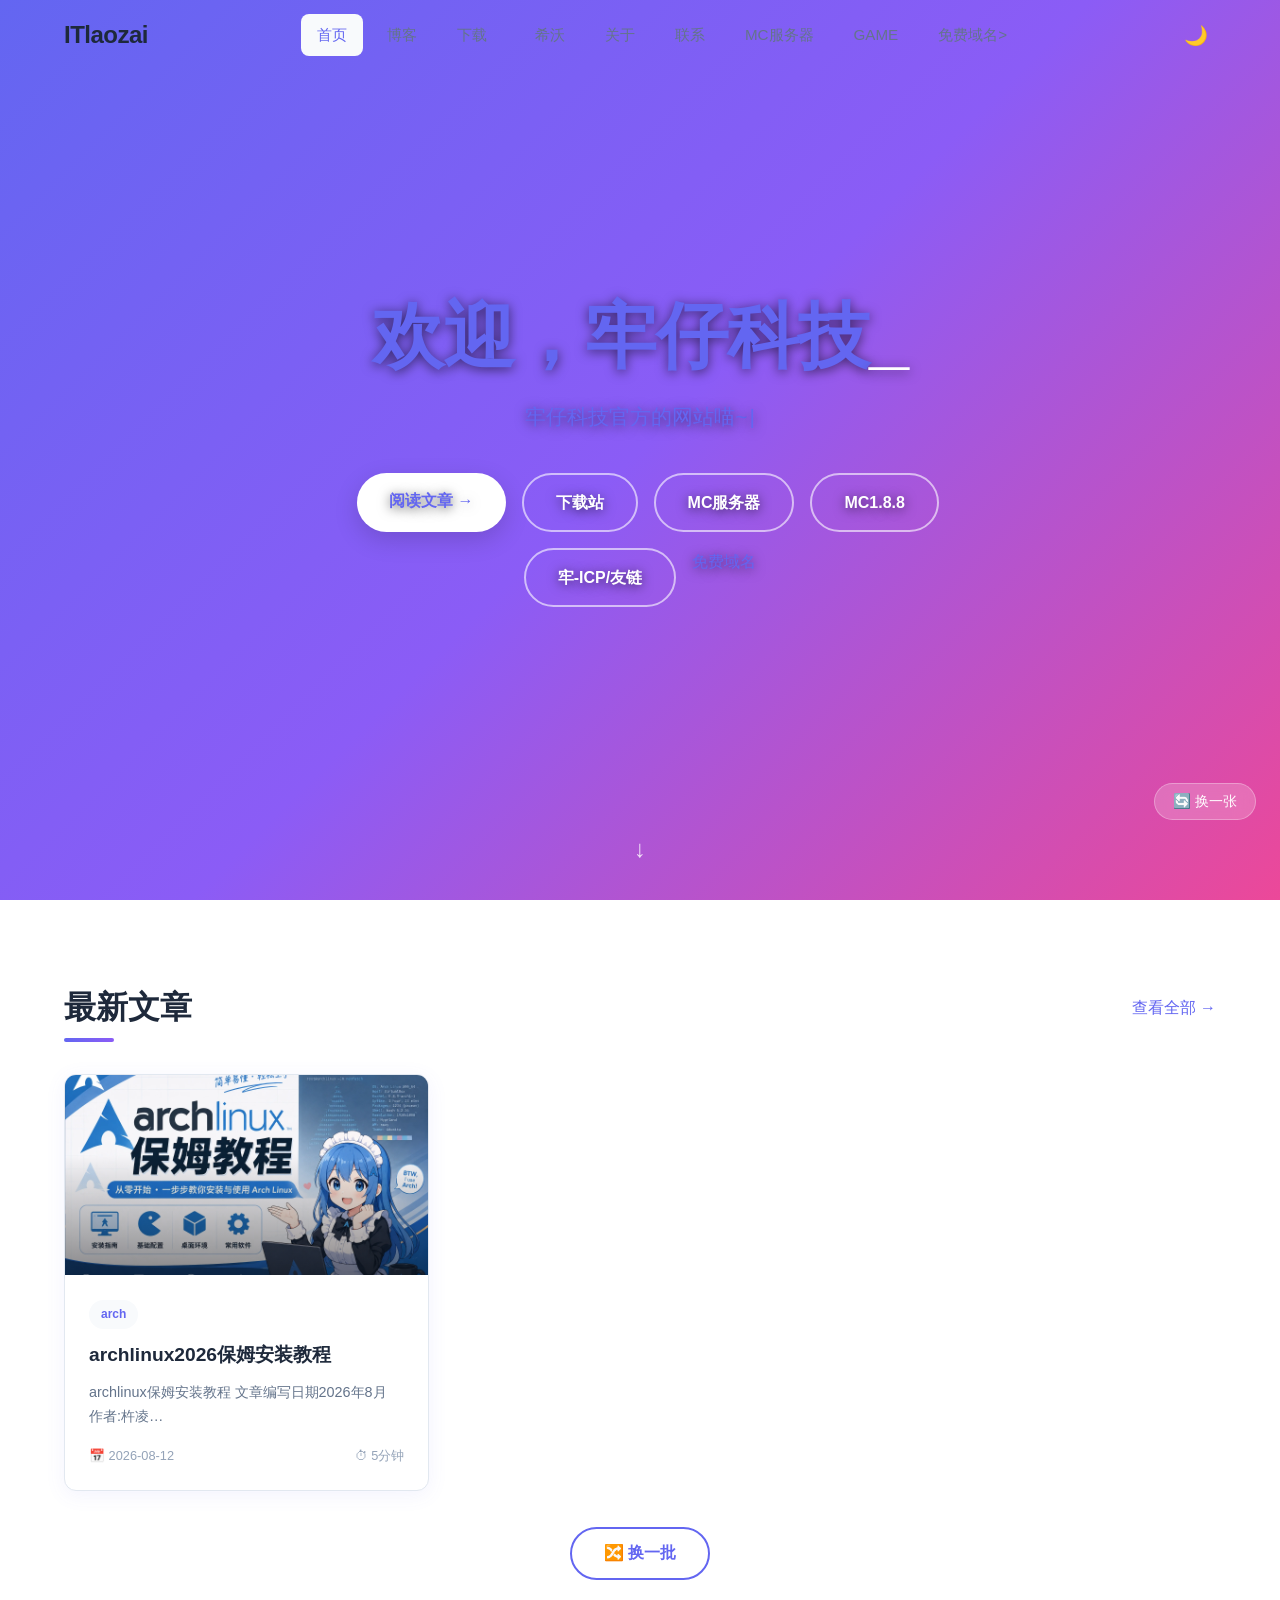
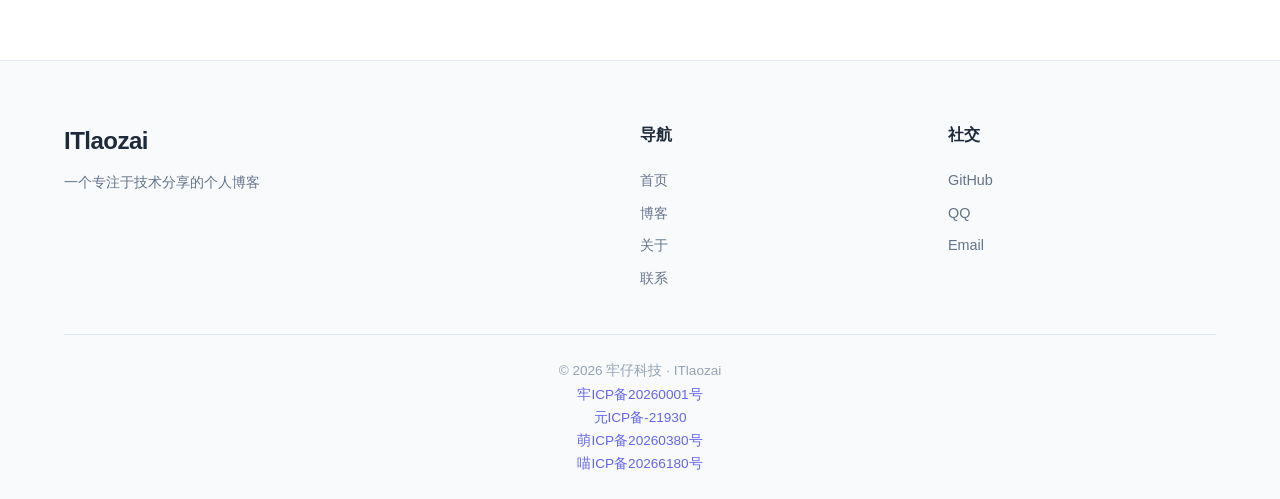
==== index.html @ 6d97af7a "Update index.html" ====
<!DOCTYPE html>
<html lang="zh-CN">
<head>
<meta charset="UTF-8">
<meta name="viewport" content="width=device-width, initial-scale=1.0">
<title>牢仔科技 - 牢仔科技的小站~</title>
<meta name="description" content="技术分享与实践 分享网络技术、服务器部署、内网穿透、静态网站搭建、CDN优化、容器化部署等技术教程与实践经验的个人技术博客，专注于云原生、无服务器架构和前后端开发">
<link rel="icon" href="assets/icon/icon.png" type="image/png">
<link rel="stylesheet" href="assets/css/style.css">
<link rel="alternate" type="application/rss+xml" title="ITLaozai RSS" href="#" id="rss-link">
<!-- Clarity tracking code for https://itlaozai.top/ -->
<script>
    (function(c,l,a,r,i,t,y){
        c[a]=c[a]||function(){(c[a].q=c[a].q||[]).push(arguments)};
        t=l.createElement(r);t.async=1;t.src="https://www.clarity.ms/tag/"+i+"?ref=bwt";
        y=l.getElementsByTagName(r)[0];y.parentNode.insertBefore(t,y);
    })(window, document, "clarity", "script", "yz5wf6wat7");
</script>
</head>
<body>

  </head>
<body>
<nav class="navbar" id="navbar">
  <div class="nav-container">
    <a href="index.html" class="logo">ITlaozai<span></span></a>
    <ul class="nav-menu" id="navMenu">
      <li><a href="index.html" class="active">首页</a></li>
      <li><a href="blog.html">博客</a></li>
      <li><a href="download.html">下载</a><li>
      <li><a href="seewo.html">希沃</a></li>
      <li><a href="about.html">关于</a></li>
      <li><a href="contact.html">联系</a></li>
      <li><a href="mc.html">MC服务器</a></li>
      <li><a href="game.html">GAME</a></li>
      <li><a href="https://dnslz.itlaozai.top">免费域名</a</li>>
    </ul>
    <div class="nav-actions">
      <button id="themeToggle" class="icon-btn" title="切换主题">
        <span class="theme-icon">🌙</span>
      </button>      
      <button class="hamburger" id="hamburger">☰</button>
    </div>
  </div>
</nav>

<section class="hero" id="hero">
  <div class="hero-bg" id="heroBg"></div>
  <button class="bg-switch-btn" id="bgSwitch" title="换一张背景图">🔄 换一张</button>
  <div class="hero-content">
    <h1 class="hero-title">欢迎，牢仔科技<span class="cursor">_</span></h1>
    <p class="hero-subtitle" id="heroSubtitle"><span class="typed-text"></span><span class="type-cursor">|</span></p>
    <div class="hero-actions">
      <a href="blog.html" class="btn btn-primary">阅读文章 →</a>
      <a href="download.html" class="btn btn-outline">下载站</a>
      <a href="mc.html" class="btn btn-outline">MC服务器</a>
      <a href="webmc.html" class="btn btn-outline">MC1.8.8</a>
      <a href="https://icp.itlaozai.top" class="btn btn-outline">牢-ICP/友链</a>
      <a href="https://dnslz.itlaozai.top">免费域名</a>
    </div>
  </div>
  <div class="scroll-hint">↓</div>
</section>

<section class="section">
  <div class="container">
    <div class="section-header">
      <h2>最新文章</h2>
      <a href="blog.html" class="view-all">查看全部 →</a>
    </div>
    <div class="posts-grid" id="latestPosts"></div>
    <div class="load-more-wrap">
      <button class="btn btn-outline" id="shufflePostsBtn">🔀 换一批</button>
    </div>
  </div>
</section>
  
<footer class="footer">
  <div class="container">
    <div class="footer-grid">
      <div>
        <h3 class="logo">ITlaozai<span></span></h3>
        <p>一个专注于技术分享的个人博客</p>
      </div>
      <div>
        <h4>导航</h4>
        <a href="index.html">首页</a><a href="blog.html">博客</a>
        <a href="about.html">关于</a><a href="contact.html">联系</a>
      </div>
      <div>
        <h4>社交</h4>
        <a href="https://github.com/jingluohuan" target="_blank" rel="noopener">GitHub</a><a href="contact.html">QQ</a><a href="mailto:q18869858990@qq.com">Email</a>
      </div>
    </div>
    <div class="footer-bottom">
      <p>© 2026 牢仔科技 · ITlaozai</p>
      <p><a href="https://icp.itlaozai.top" target="_blank">牢ICP备20260001号</a></p>
      <p><a href="https://icp.6uu.us/query.php?icp_number=%E5%85%83-21930" target="_blank" rel="noopener noreferrer">元ICP备-21930</a></p>
      <p><a href="https://icp.gov.moe/?keyword=20260380" target="_blank">萌ICP备20260380号</a></p>
      <p><a href="https://icp.hentioe.dev/sites/20266180" target="_blank">喵ICP备20266180号</a></p>
    </div>
  </div>
</footer>

<script src="assets/js/main.js"></script>
<script>
  document.addEventListener('DOMContentLoaded', () => { initHome(); });
</script>
</body>
</html>
---- assets/css/style.css ----
/* ===== Reset & Variables ===== */
*,*::before,*::after{box-sizing:border-box;margin:0;padding:0}
:root{
  --bg:#ffffff;--bg-alt:#f8fafc;--bg-card:#ffffff;
  --text:#1e293b;--text-light:#64748b;--text-muted:#94a3b8;
  --primary:#6366f1;--primary-dark:#4f46e5;--primary-light:#818cf8;
  --accent:#8b5cf6;
  --border:#e2e8f0;--shadow:0 4px 20px rgba(99,102,241,0.08);
  --shadow-lg:0 10px 40px rgba(99,102,241,0.12);
  --radius:12px;--radius-sm:8px;
  --nav-height:70px;
  --code-bg:#f1f5f9;
  --transition:all 0.3s cubic-bezier(.4,0,.2,1);
}
[data-theme="dark"]{
  --bg:#0f172a;--bg-alt:#1e293b;--bg-card:#1e293b;
  --text:#f1f5f9;--text-light:#cbd5e1;--text-muted:#94a3b8;
  --primary:#818cf8;--primary-dark:#6366f1;--primary-light:#a5b4fc;
  --accent:#a78bfa;
  --border:#334155;--shadow:0 4px 20px rgba(0,0,0,0.3);
  --shadow-lg:0 10px 40px rgba(0,0,0,0.4);
  --code-bg:#0f172a;
}
html{scroll-behavior:smooth}
body{
  font-family:-apple-system,BlinkMacSystemFont,"Segoe UI","PingFang SC","Hiragino Sans GB","Microsoft YaHei",sans-serif;
  background:var(--bg);color:var(--text);line-height:1.7;overflow-x:hidden;
  transition:background .3s,color .3s;
}
a{color:var(--primary);text-decoration:none;transition:var(--transition)}
a:hover{color:var(--primary-dark)}
img{max-width:100%;display:block}
.container{max-width:1200px;margin:0 auto;padding:0 24px}

/* ===== Navbar ===== */
.navbar{
  position:fixed;top:0;left:0;right:0;height:var(--nav-height);z-index:1000;
  transition:var(--transition);
}
.navbar-solid{background:var(--bg-card);box-shadow:var(--shadow)}
.navbar.scrolled{background:var(--bg-card);box-shadow:var(--shadow);backdrop-filter:blur(12px)}
.nav-container{max-width:1200px;margin:0 auto;padding:0 24px;height:100%;display:flex;align-items:center;justify-content:space-between}
.logo{font-size:1.5rem;font-weight:800;color:var(--text);letter-spacing:-.5px}
.logo span{color:var(--primary)}
.nav-menu{display:flex;gap:8px;list-style:none}
.nav-menu a{
  display:block;padding:8px 16px;border-radius:var(--radius-sm);
  color:var(--text-light);font-weight:500;font-size:.95rem;transition:var(--transition);
}
.nav-menu a:hover,.nav-menu a.active{color:var(--primary);background:var(--bg-alt)}
.nav-actions{display:flex;align-items:center;gap:8px}
.icon-btn{
  width:40px;height:40px;border:none;border-radius:50%;background:transparent;
  font-size:1.2rem;cursor:pointer;display:flex;align-items:center;justify-content:center;
  transition:var(--transition);
}
.icon-btn:hover{background:var(--bg-alt);transform:scale(1.1)}
.hamburger{display:none;background:none;border:none;font-size:1.5rem;cursor:pointer;color:var(--text)}

/* ===== Hero ===== */
.hero{
  position:relative;min-height:100vh;display:flex;align-items:center;justify-content:center;
  overflow:hidden;color:#fff;
}
.hero-bg{position:absolute;inset:0;background-size:cover;background-position:center;transition:opacity 1s ease}
.hero-content{position:relative;z-index:2;text-align:center;padding:0 24px;max-width:800px;text-shadow:0 2px 12px rgba(0,0,0,.6)}
.hero-title{font-size:clamp(2.5rem,6vw,4.5rem);font-weight:800;margin-bottom:20px;letter-spacing:-1px;line-height:1.2}
.cursor{color:#fff;animation:blink 1s infinite}
@keyframes blink{0%,50%{opacity:1}51%,100%{opacity:0}}
.hero-subtitle{font-size:clamp(1rem,2vw,1.3rem);margin-bottom:36px;font-weight:400;min-height:1.8em}
.typed-text{display:inline}
.type-cursor{display:inline-block;margin-left:2px;font-weight:300;animation:typeBlink .8s infinite}
@keyframes typeBlink{0%,50%{opacity:1}51%,100%{opacity:0}}
.hero-actions{display:flex;gap:16px;justify-content:center;flex-wrap:wrap}
.btn{
  display:inline-block;padding:14px 32px;border-radius:50px;font-weight:600;font-size:1rem;
  cursor:pointer;border:none;transition:var(--transition);text-align:center;
}
.btn-primary{background:#fff;color:var(--primary);box-shadow:0 8px 24px rgba(0,0,0,.15)}
.btn-primary:hover{transform:translateY(-2px);box-shadow:0 12px 32px rgba(0,0,0,.2);background:#fff;color:var(--primary-dark)}
.btn-outline{background:transparent;color:var(--primary);border:2px solid var(--primary)}
.btn-outline:hover{background:var(--primary);border-color:var(--primary);color:#fff}
.hero .btn-outline{background:transparent;color:#fff;border:2px solid rgba(255,255,255,.6)}
.hero .btn-outline:hover{background:rgba(255,255,255,.15);border-color:#fff;color:#fff}
.btn-full{width:100%}
.bg-switch-btn{
  position:absolute;bottom:80px;right:24px;z-index:3;
  background:rgba(255,255,255,.2);backdrop-filter:blur(10px);
  border:1px solid rgba(255,255,255,.3);color:#fff;
  padding:8px 18px;border-radius:50px;cursor:pointer;font-size:.9rem;
  transition:var(--transition);
}
.bg-switch-btn:hover{background:rgba(255,255,255,.3);transform:scale(1.05)}
.scroll-hint{
  position:absolute;bottom:30px;left:50%;transform:translateX(-50%);z-index:2;
  font-size:1.5rem;animation:bounce 2s infinite;opacity:.8;
}
@keyframes bounce{0%,20%,50%,80%,100%{transform:translateX(-50%) translateY(0)}40%{transform:translateX(-50%) translateY(-10px)}60%{transform:translateX(-50%) translateY(-5px)}}

/* ===== Section ===== */
.section{padding:80px 0}
.section-alt{background:var(--bg-alt)}
.section-header{display:flex;justify-content:space-between;align-items:center;margin-bottom:40px}
.section-header h2{font-size:2rem;font-weight:700;position:relative}
.section-header h2::after{
  content:'';position:absolute;bottom:-8px;left:0;width:50px;height:4px;
  background:linear-gradient(90deg,var(--primary),var(--accent));border-radius:2px;
}
.view-all{font-weight:500;color:var(--primary)}

/* ===== Posts Grid ===== */
.posts-grid{display:grid;grid-template-columns:repeat(auto-fill,minmax(320px,1fr));gap:28px}
.post-card{
  background:var(--bg-card);border-radius:var(--radius);overflow:hidden;
  box-shadow:var(--shadow);transition:var(--transition);cursor:pointer;
  border:1px solid var(--border);
}
.post-card:hover{transform:translateY(-6px);box-shadow:var(--shadow-lg)}
.post-card-image{
  height:200px;background-size:cover;background-position:center;position:relative;overflow:hidden;
}
.post-card-image::after{
  content:'';position:absolute;inset:0;
  background:linear-gradient(180deg,transparent 40%,rgba(0,0,0,.45) 100%);
}
.post-card-body{padding:24px}
.post-cat-tag{
  display:inline-block;padding:4px 12px;border-radius:50px;font-size:.75rem;font-weight:600;
  background:var(--bg-alt);color:var(--primary);margin-bottom:12px;
}
.post-card h3{font-size:1.2rem;margin-bottom:10px;line-height:1.5;color:var(--text)}
.post-card p{color:var(--text-light);font-size:.9rem;margin-bottom:16px;display:-webkit-box;-webkit-line-clamp:2;-webkit-box-orient:vertical;overflow:hidden}
.post-meta{display:flex;justify-content:space-between;align-items:center;font-size:.8rem;color:var(--text-muted)}
.load-more-wrap{text-align:center;margin-top:36px}
.load-more-wrap .btn{transition:all .3s ease}
.load-more-wrap .btn:hover{transform:translateY(-2px)}
#latestPosts{transition:opacity .3s ease, transform .3s ease}
.post-tags{display:flex;gap:6px;flex-wrap:wrap}
.post-tags span{background:var(--bg-alt);padding:2px 8px;border-radius:4px;font-size:.75rem}

/* ===== Categories ===== */
.categories-grid{display:grid;grid-template-columns:repeat(auto-fit,minmax(250px,1fr));gap:24px}
.category-card{
  background:var(--bg-card);border-radius:var(--radius);padding:32px 24px;text-align:center;
  transition:var(--transition);border:1px solid var(--border));cursor:pointer;display:block;color:var(--text);
}
.category-card:hover{transform:translateY(-4px);box-shadow:var(--shadow-lg);color:var(--cat-color,var(--primary))}
.cat-icon{font-size:3rem;margin-bottom:16px}
.category-card h3{font-size:1.2rem;margin-bottom:8px;color:var(--cat-color,var(--primary))}
.category-card p{color:var(--text-light);font-size:.9rem}

/* ===== Page Header ===== */
.page-header{
  margin-top:var(--nav-height);padding:60px 0 40px;
  background:linear-gradient(135deg,var(--primary),var(--accent));color:#fff;
}
.page-header h1{font-size:2.5rem;margin-bottom:8px}
.page-header p{opacity:.9;font-size:1.1rem}

/* ===== Blog Layout ===== */
.blog-layout{display:grid;grid-template-columns:1fr 300px;gap:40px}
.search-box{position:relative;margin-bottom:24px}
.search-input{
  width:100%;padding:14px 20px 14px 48px;border:2px solid var(--border);border-radius:50px;
  font-size:1rem;background:var(--bg-card);color:var(--text);transition:var(--transition);outline:none;
}
.search-input:focus{border-color:var(--primary);box-shadow:0 0 0 4px rgba(99,102,241,.1)}
.search-icon{position:absolute;left:20px;top:50%;transform:translateY(-50%);font-size:1rem}
.active-filter{
  background:linear-gradient(90deg,var(--primary),var(--accent));color:#fff;
  padding:8px 16px;border-radius:var(--radius-sm);margin-bottom:16px;
  display:inline-flex;align-items:center;gap:8px;font-size:.9rem;
}
.active-filter .clear{cursor:pointer;opacity:.8;margin-left:8px}
.search-results-info{color:var(--text-light);margin-bottom:16px;font-size:.9rem}
.search-results-info strong{color:var(--primary)}
.posts-list .post-card{margin-bottom:20px}
.posts-list .post-card{display:flex;flex-direction:row}
.posts-list .post-card-image{width:260px;min-width:260px;height:auto;min-height:200px}
.posts-list .post-card-body{flex:1}
mark{background:rgba(251,191,36,.3);color:inherit;padding:0 2px;border-radius:2px}

/* ===== Sidebar ===== */
.blog-sidebar{position:sticky;top:calc(var(--nav-height) + 20px);align-self:start}
.widget{background:var(--bg-card);border-radius:var(--radius);padding:24px;margin-bottom:24px;border:1px solid var(--border);box-shadow:var(--shadow)}
.widget h3{font-size:1.1rem;margin-bottom:16px;color:var(--text)}
.cat-list{list-style:none}
.cat-list li{display:flex;justify-content:space-between;padding:8px 0;border-bottom:1px solid var(--border);cursor:pointer;transition:var(--transition)}
.cat-list li:last-child{border-bottom:none}
.cat-list li:hover{color:var(--primary);padding-left:8px}
.cat-list li .count{background:var(--bg-alt);padding:2px 10px;border-radius:50px;font-size:.8rem;color:var(--text-light)}
.tag-cloud{display:flex;gap:8px;flex-wrap:wrap}
.tag-cloud span{
  padding:6px 14px;background:var(--bg-alt);border-radius:50px;font-size:.85rem;
  cursor:pointer;transition:var(--transition);color:var(--text-light);
}
.tag-cloud span:hover{background:var(--primary);color:#fff;transform:scale(1.05)}
.recent-list{list-style:none}
.recent-list li{padding:10px 0;border-bottom:1px solid var(--border))}
.recent-list li:last-child{border-bottom:none}
.recent-list a{color:var(--text);font-size:.9rem;display:block;line-height:1.5}
.recent-list a:hover{color:var(--primary)}
.recent-list .date{font-size:.75rem;color:var(--text-muted);margin-top:4px;display:block}

/* ===== No Results ===== */
.no-results{text-align:center;padding:60px 20px;color:var(--text-light)}

/* ===== Article ===== */
.article-container{max-width:800px;margin:calc(var(--nav-height) + 40px) auto 40px;padding:0 24px}
.article-header{margin-bottom:40px;padding-bottom:24px;border-bottom:1px solid var(--border)}
.article-meta{display:flex;gap:16px;color:var(--text-muted);font-size:.9rem;margin-bottom:16px;flex-wrap:wrap}
.article-meta span{display:flex;align-items:center;gap:4px}
.article-meta .cat-tag{background:var(--primary);color:#fff;padding:2px 12px;border-radius:50px;font-size:.8rem}
.article-header h1{font-size:clamp(1.8rem,4vw,2.5rem);line-height:1.3;margin-bottom:16px}
.article-body{font-size:1.05rem;line-height:1.8;color:var(--text)}
.article-body h1,.article-body h2,.article-body h3,.article-body h4{margin:1.6em 0 .8em;line-height:1.3;color:var(--text)}
.article-body h2{font-size:1.6rem;border-bottom:2px solid var(--primary);padding-bottom:8px}
.article-body h3{font-size:1.3rem;color:var(--primary)}
.article-body p{margin-bottom:1.2em}
.article-body ul,.article-body ol{margin:1em 0 1.2em 1.5em}
.article-body li{margin-bottom:.4em}
.article-body a{color:var(--primary);border-bottom:1px dashed var(--primary)}
.article-body a:hover{border-bottom-style:solid}
.article-body blockquote{
  border-left:4px solid var(--primary);background:var(--bg-alt);
  padding:16px 20px;margin:1.2em 0;border-radius:0 var(--radius-sm) var(--radius-sm) 0;
  color:var(--text-light);font-style:italic;
}
.article-body code{
  background:var(--code-bg);padding:2px 8px;border-radius:4px;
  font-family:"JetBrains Mono","Fira Code",monospace;font-size:.9em;color:var(--primary);
}
.article-body pre{
  background:var(--code-bg);padding:20px;border-radius:var(--radius);
  overflow-x:auto;margin:1.2em 0;border:1px solid var(--border);
}
.article-body pre code{background:none;padding:0;color:inherit;font-size:.88rem}
.article-body img{border-radius:var(--radius);margin:1.2em 0;box-shadow:var(--shadow)}
.article-body table{width:100%;border-collapse:collapse;margin:1.2em 0;border-radius:var(--radius-sm);overflow:hidden}
.article-body th,.article-body td{padding:12px 16px;border:1px solid var(--border);text-align:left}
.article-body th{background:var(--bg-alt);font-weight:600}
.article-body hr{border:none;border-top:2px solid var(--border);margin:2em 0}
.article-tags{margin-top:40px;padding-top:24px;border-top:1px solid var(--border);display:flex;gap:8px;flex-wrap:wrap;align-items:center}
.article-back{display:inline-block;margin-bottom:24px;color:var(--text-light)}
.article-back:hover{color:var(--primary)}
.reading-time{display:inline-block;background:var(--bg-alt);padding:2px 12px;border-radius:50px;font-size:.8rem;color:var(--text-light)}

/* ===== Loading ===== */
.loading-spinner{text-align:center;padding:80px 20px}
.spinner{width:50px;height:50px;border:4px solid var(--border);border-top-color:var(--primary);border-radius:50%;animation:spin 1s linear infinite;margin:0 auto 20px}
@keyframes spin{to{transform:rotate(360deg)}}

/* ===== Comments ===== */
.comment-wrapper{max-width:800px;margin:0 auto}
.comment-wrapper h2{margin-bottom:24px}
.comment-form{background:var(--bg-card);padding:24px;border-radius:var(--radius);margin-bottom:32px;border:1px solid var(--border);box-shadow:var(--shadow)}
.form-row{display:grid;grid-template-columns:1fr 1fr;gap:12px;margin-bottom:12px}
.form-input{
  width:100%;padding:12px 16px;border:2px solid var(--border);border-radius:var(--radius-sm);
  font-size:.95rem;background:var(--bg);color:var(--text);transition:var(--transition);outline:none;font-family:inherit;
}
.form-input:focus{border-color:var(--primary)}
textarea.form-input{resize:vertical;margin-bottom:12px}
.comment-item{background:var(--bg-card);padding:20px;border-radius:var(--radius);margin-bottom:16px;border:1px solid var(--border)}
.comment-header{display:flex;justify-content:space-between;align-items:center;margin-bottom:8px}
.comment-author{font-weight:600;color:var(--primary)}
.comment-date{font-size:.8rem;color:var(--text-muted)}
.comment-text{color:var(--text-light);line-height:1.7}

/* ===== About ===== */
.about-layout{display:grid;grid-template-columns:320px 1fr;gap:40px}
.about-card{
  background:var(--bg-card);border-radius:var(--radius);padding:40px 32px;text-align:center;
  box-shadow:var(--shadow);border:1px solid var(--border);position:sticky;top:calc(var(--nav-height)+20px);
}
.avatar{
  width:120px;height:120px;border-radius:50%;background:linear-gradient(135deg,var(--primary),var(--accent));
  display:flex;align-items:center;justify-content:center;font-size:3rem;margin:0 auto 20px;
  box-shadow:0 8px 24px rgba(99,102,241,.2);
}
.bio{color:var(--text-light);margin:16px 0 24px;font-size:.95rem}
.social-links{display:flex;gap:8px;flex-wrap:wrap;justify-content:center}
.social-btn{
  padding:8px 16px;background:var(--bg-alt);border-radius:50px;font-size:.85rem;
  color:var(--text-light);transition:var(--transition);
}
.social-btn:hover{background:var(--primary);color:#fff}
.about-content h3{font-size:1.4rem;margin-bottom:20px}
.skills{margin-bottom:30px}
.skill-item{margin-bottom:16px}
.skill-header{display:flex;justify-content:space-between;margin-bottom:6px;font-size:.9rem;font-weight:500}
.skill-bar{height:8px;background:var(--bg-alt);border-radius:4px;overflow:hidden}
.skill-fill{
  height:100%;background:linear-gradient(90deg,var(--primary),var(--accent));
  border-radius:4px;width:0;transition:width 1.2s ease-out;
}
.timeline{position:relative;padding-left:30px}
.timeline::before{content:'';position:absolute;left:8px;top:0;bottom:0;width:2px;background:var(--border)}
.timeline-item{position:relative;margin-bottom:28px}
.tl-dot{
  position:absolute;left:-30px;top:4px;width:18px;height:18px;border-radius:50%;
  background:var(--primary);border:4px solid var(--bg);box-shadow:0 0 0 2px var(--primary);
}
.tl-date{font-size:.85rem;color:var(--primary);font-weight:600;margin-bottom:4px}
.tl-content h4{font-size:1.05rem;margin-bottom:4px}
.tl-content p{color:var(--text-light);font-size:.9rem}

/* ===== Contact ===== */
.contact-layout{display:grid;grid-template-columns:1fr 1fr;gap:40px}
.contact-info h2{font-size:1.8rem;margin-bottom:16px}
.contact-info>p{color:var(--text-light);margin-bottom:32px}
.contact-items{display:flex;flex-direction:column;gap:20px}
.contact-item{display:flex;gap:16px;align-items:flex-start;padding:20px;background:var(--bg-alt);border-radius:var(--radius)}
.ci-icon{font-size:2rem;flex-shrink:0}
.contact-item h4{margin-bottom:4px}
.contact-item p{color:var(--text-light);font-size:.95rem}
.contact-form{
  background:var(--bg-card);padding:32px;border-radius:var(--radius);
  box-shadow:var(--shadow);border:1px solid var(--border);
}
.contact-form h3{margin-bottom:24px;font-size:1.3rem}
.form-group{margin-bottom:16px}
.form-group label{display:block;margin-bottom:6px;font-weight:500;font-size:.9rem}
.form-success{
  background:#dcfce7;color:#166534;padding:12px 16px;border-radius:var(--radius-sm);
  margin-top:16px;text-align:center;font-weight:500;
}
[data-theme="dark"] .form-success{background:#14532d;color:#86efac}

/* ===== Footer ===== */
.footer{background:var(--bg-alt);padding:60px 0 24px;border-top:1px solid var(--border)}
.footer-grid{display:grid;grid-template-columns:2fr 1fr 1fr;gap:40px;margin-bottom:40px}
.footer-grid h4{margin-bottom:16px;font-size:1rem}
.footer-grid a{display:block;color:var(--text-light);padding:4px 0;font-size:.9rem}
.footer-grid a:hover{color:var(--primary);padding-left:4px}
.footer-grid p{color:var(--text-light);font-size:.9rem;margin-top:8px}
.footer-bottom{text-align:center;padding-top:24px;border-top:1px solid var(--border);color:var(--text-muted);font-size:.85rem}

/* ===== Responsive ===== */
@media(max-width:900px){
  .blog-layout{grid-template-columns:1fr}
  .blog-sidebar{position:static}
  .about-layout{grid-template-columns:1fr}
  .about-card{position:static}
  .contact-layout{grid-template-columns:1fr}
  .posts-list .post-card{flex-direction:column}
  .posts-list .post-card-image{width:100%;min-width:auto;height:200px}
  .footer-grid{grid-template-columns:1fr;gap:24px}
}
@media(max-width:768px){
  .nav-menu{
    display:none;position:absolute;top:var(--nav-height);left:0;right:0;
    background:var(--bg-card);flex-direction:column;padding:16px;
    box-shadow:var(--shadow-lg);gap:4px;
  }
  .nav-menu.open{display:flex}
  .nav-menu a{padding:12px 16px}
  .hamburger{display:block}
  .hero-actions{flex-direction:column;align-items:center}
  .btn{width:100%;max-width:280px}
  .section{padding:60px 0}
  .form-row{grid-template-columns:1fr}
  .bg-switch-btn{bottom:24px;right:50%;transform:translateX(50%);font-size:.8rem;padding:6px 14px}
  .bg-switch-btn:hover{transform:translateX(50%) scale(1.05)}
}
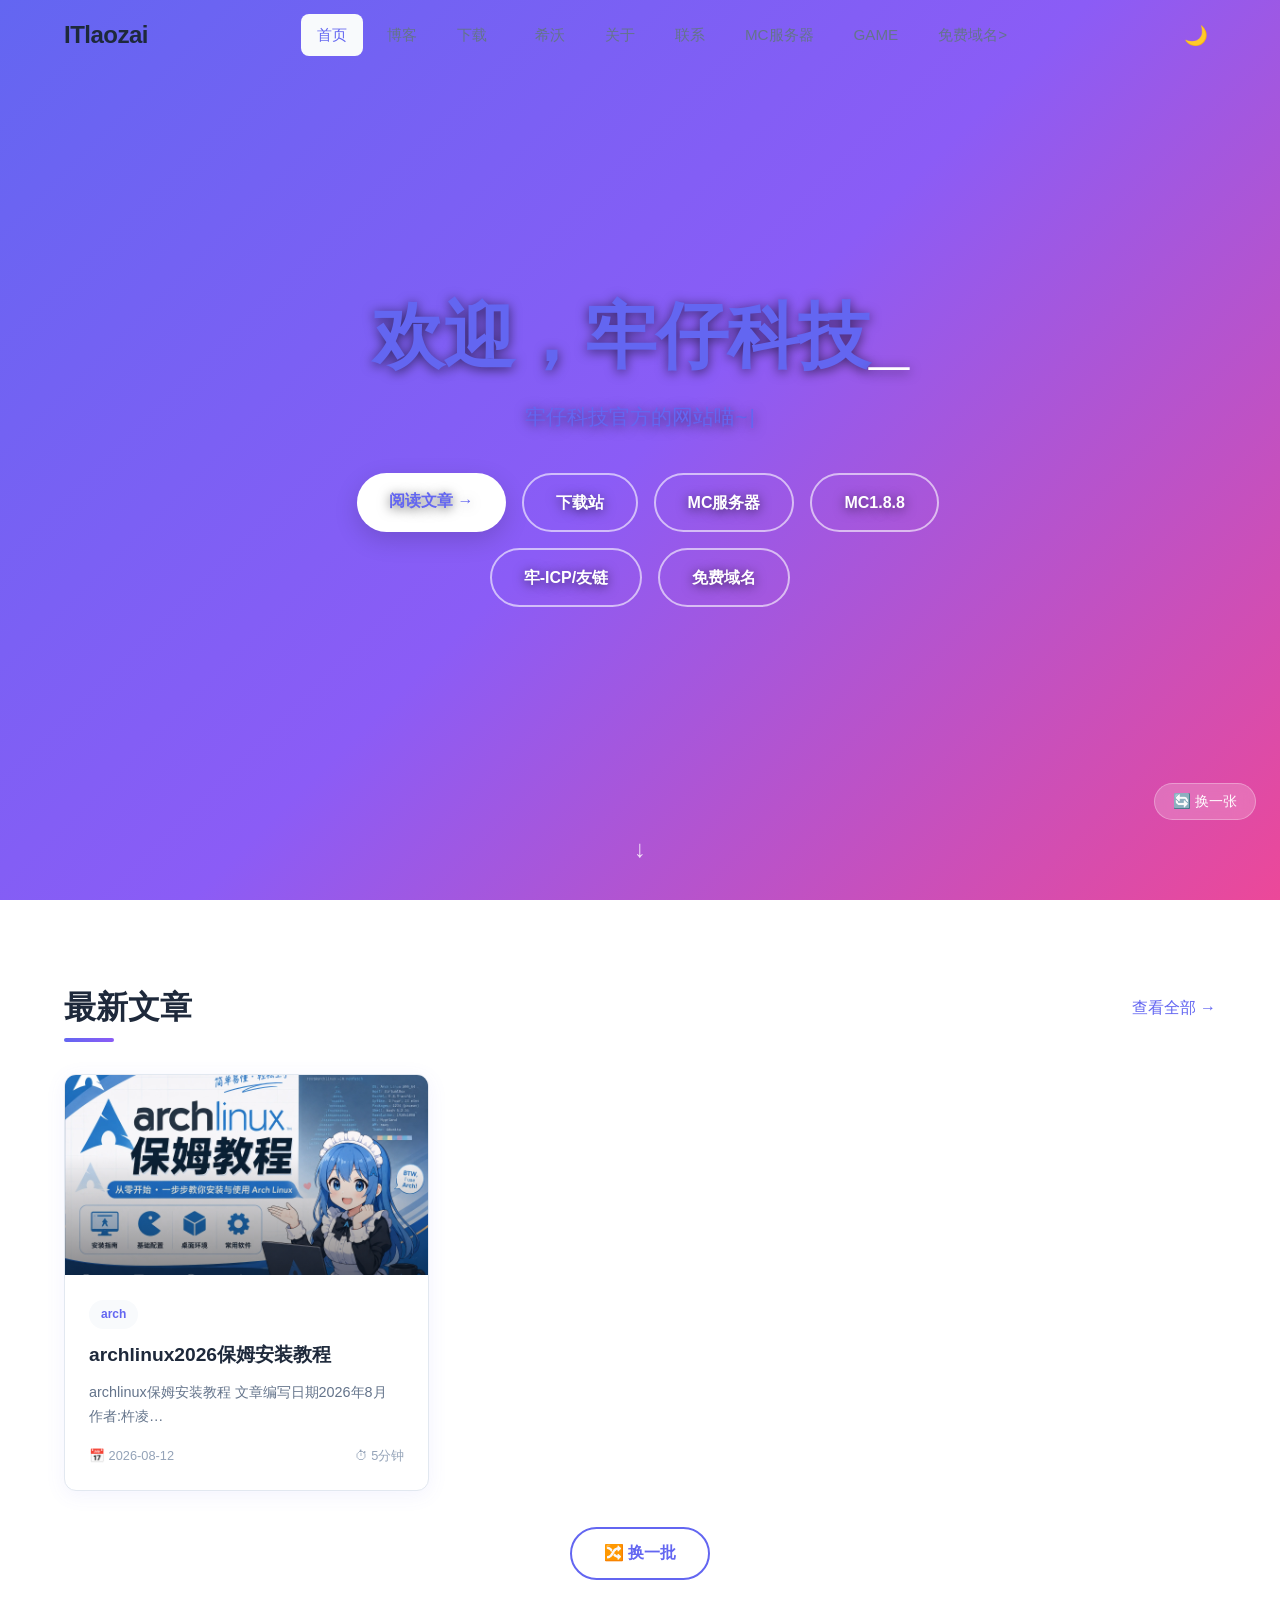
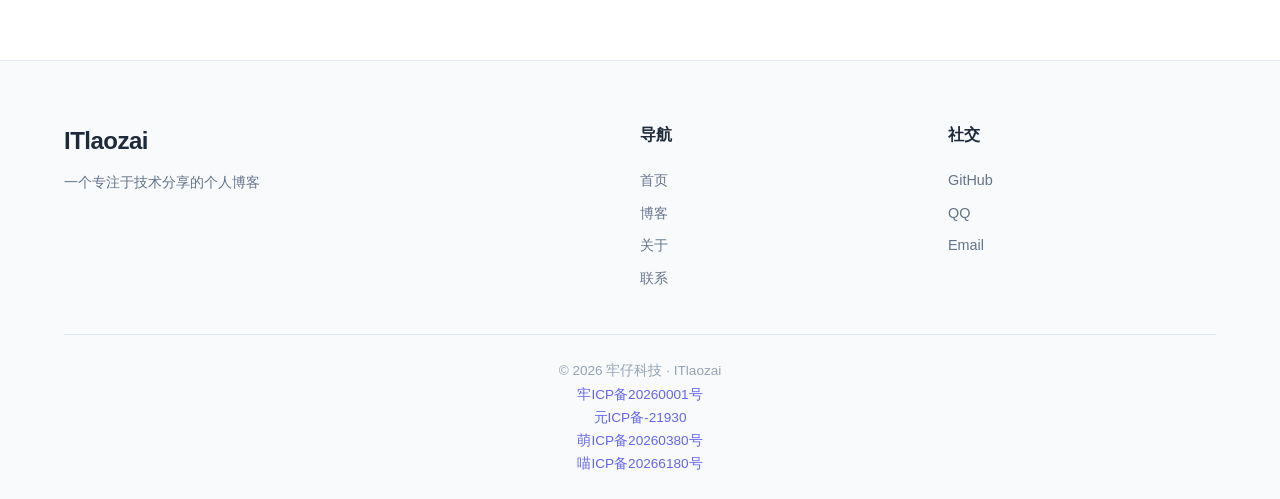
==== commit f9f01d12: "Update index.html" ====
--- a/index.html
+++ b/index.html
@@ -56,7 +56,7 @@
       <a href="mc.html" class="btn btn-outline">MC服务器</a>
       <a href="webmc.html" class="btn btn-outline">MC1.8.8</a>
       <a href="https://icp.itlaozai.top" class="btn btn-outline">牢-ICP/友链</a>
-      <a href="https://dnslz.itlaozai.top">免费域名</a>
+      <a href="https://dnslz.itlaozai.top" class="btn btn-outline">免费域名</a>
     </div>
   </div>
   <div class="scroll-hint">↓</div>
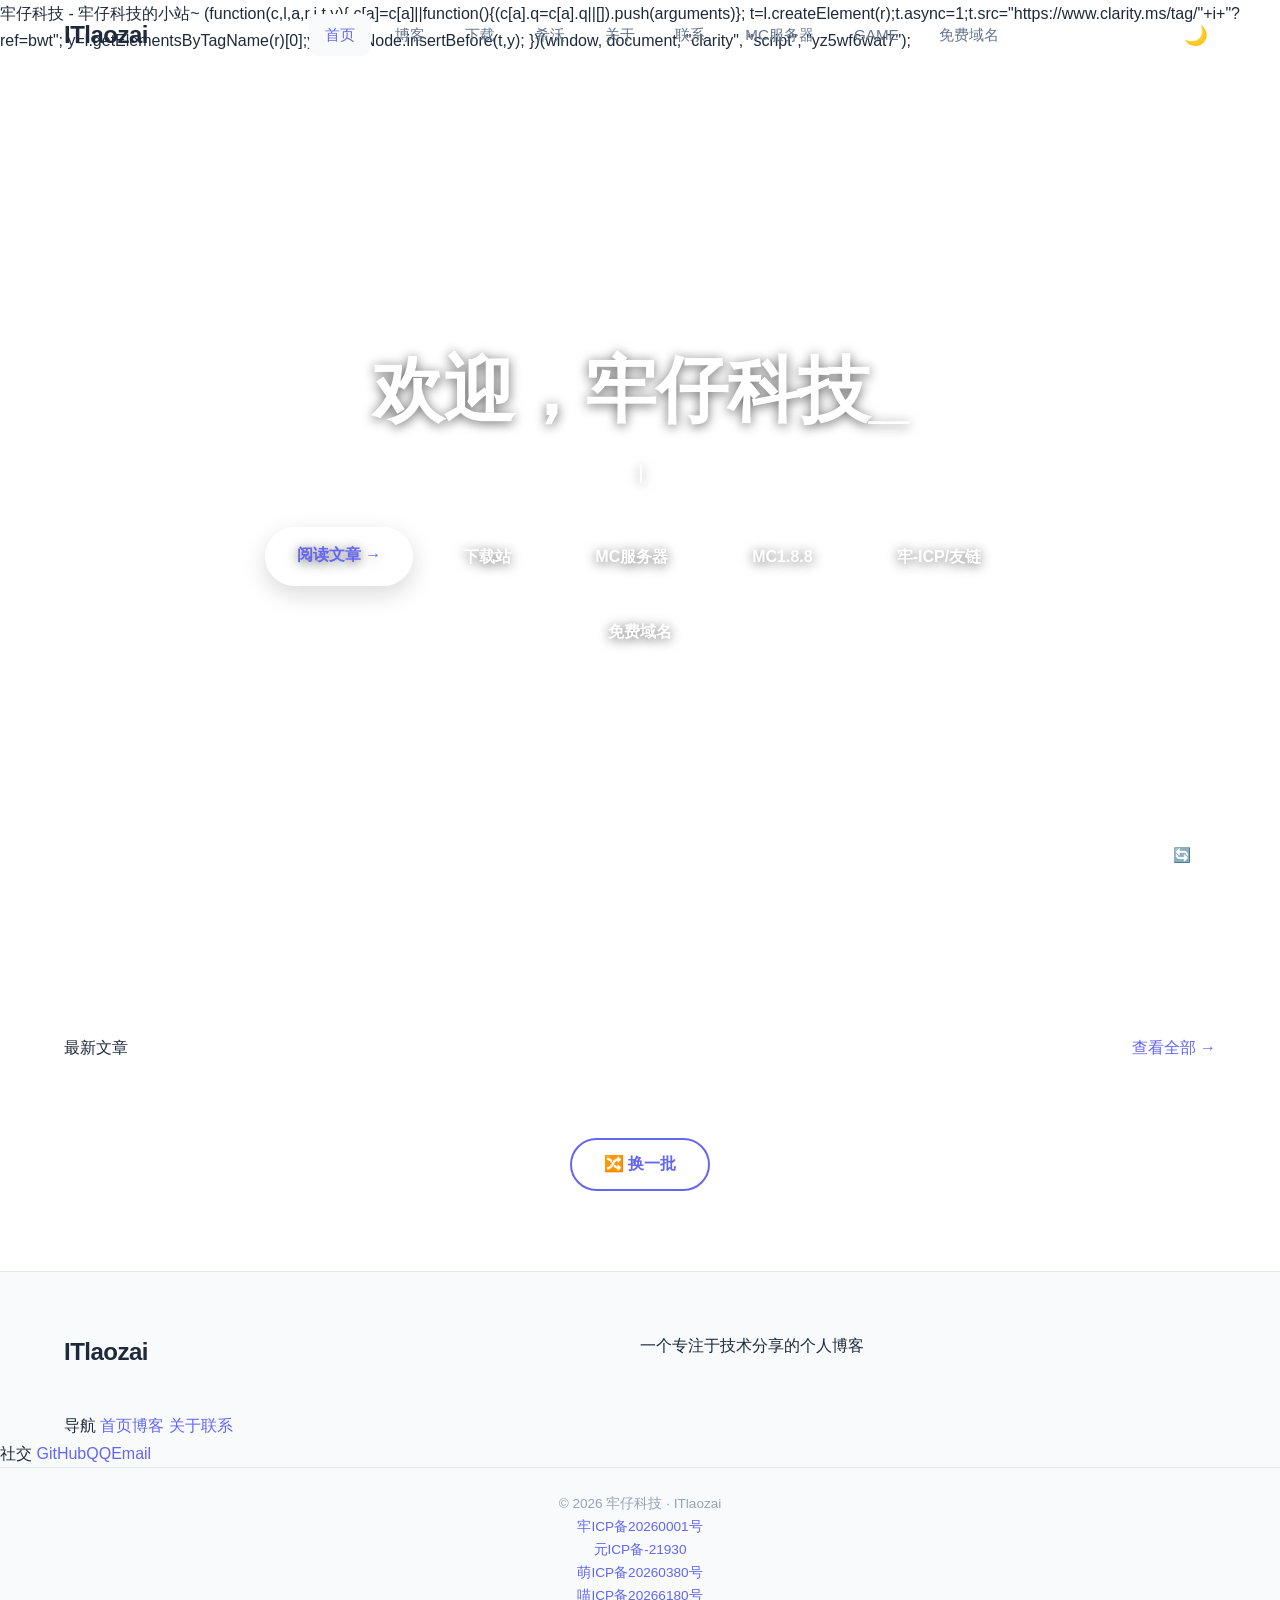
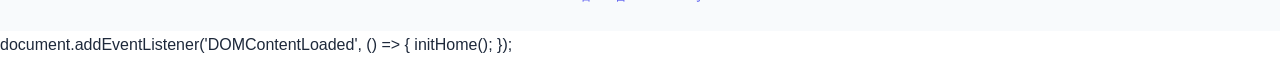
==== commit b26f12a1: "Update index.html" ====
--- a/index.html
+++ b/index.html
@@ -1,15 +1,15 @@
 <!DOCTYPE html>
 <html lang="zh-CN">
-<head>
+
 <meta charset="UTF-8">
 <meta name="viewport" content="width=device-width, initial-scale=1.0">
-<title>牢仔科技 - 牢仔科技的小站~</title>
+牢仔科技 - 牢仔科技的小站~</title>
 <meta name="description" content="技术分享与实践 分享网络技术、服务器部署、内网穿透、静态网站搭建、CDN优化、容器化部署等技术教程与实践经验的个人技术博客，专注于云原生、无服务器架构和前后端开发">
 <link rel="icon" href="assets/icon/icon.png" type="image/png">
 <link rel="stylesheet" href="assets/css/style.css">
 <link rel="alternate" type="application/rss+xml" title="ITLaozai RSS" href="#" id="rss-link">
 <!-- Clarity tracking code for https://itlaozai.top/ -->
-<script>
+
     (function(c,l,a,r,i,t,y){
         c[a]=c[a]||function(){(c[a].q=c[a].q||[]).push(arguments)};
         t=l.createElement(r);t.async=1;t.src="https://www.clarity.ms/tag/"+i+"?ref=bwt";
@@ -17,23 +17,20 @@
     })(window, document, "clarity", "script", "yz5wf6wat7");
 </script>
 </head>
-<body>
 
-  </head>
-<body>
 <nav class="navbar" id="navbar">
   <div class="nav-container">
-    <a href="index.html" class="logo">ITlaozai<span></span></a>
+    <a href="index.html" class="logo">ITlaozai</span></a>
     <ul class="nav-menu" id="navMenu">
-      <li><a href="index.html" class="active">首页</a></li>
-      <li><a href="blog.html">博客</a></li>
-      <li><a href="download.html">下载</a><li>
-      <li><a href="seewo.html">希沃</a></li>
-      <li><a href="about.html">关于</a></li>
-      <li><a href="contact.html">联系</a></li>
-      <li><a href="mc.html">MC服务器</a></li>
-      <li><a href="game.html">GAME</a></li>
-      <li><a href="https://dnslz.itlaozai.top">免费域名</a</li>>
+      <a href="index.html" class="active">首页</a></li>
+      <a href="blog.html">博客</a></li>
+      <a href="download.html">下载</a></li>
+      <a href="seewo.html">希沃</a></li>
+      <a href="about.html">关于</a></li>
+      <a href="contact.html">联系</a></li>
+      <a href="mc.html">MC服务器</a></li>
+      <a href="game.html">GAME</a></li>
+      <a href="https://dnslz.itlaozai.top">免费域名</a></li>
     </ul>
     <div class="nav-actions">
       <button id="themeToggle" class="icon-btn" title="切换主题">
@@ -65,7 +62,7 @@
 <section class="section">
   <div class="container">
     <div class="section-header">
-      <h2>最新文章</h2>
+      最新文章</h2>
       <a href="blog.html" class="view-all">查看全部 →</a>
     </div>
     <div class="posts-grid" id="latestPosts"></div>
@@ -78,32 +75,32 @@
 <footer class="footer">
   <div class="container">
     <div class="footer-grid">
-      <div>
-        <h3 class="logo">ITlaozai<span></span></h3>
-        <p>一个专注于技术分享的个人博客</p>
+      
+        <h3 class="logo">ITlaozai</span></h3>
+        一个专注于技术分享的个人博客</p>
       </div>
-      <div>
-        <h4>导航</h4>
+      
+        导航</h4>
         <a href="index.html">首页</a><a href="blog.html">博客</a>
         <a href="about.html">关于</a><a href="contact.html">联系</a>
       </div>
-      <div>
-        <h4>社交</h4>
+      
+        社交</h4>
         <a href="https://github.com/jingluohuan" target="_blank" rel="noopener">GitHub</a><a href="contact.html">QQ</a><a href="mailto:q18869858990@qq.com">Email</a>
       </div>
     </div>
     <div class="footer-bottom">
-      <p>© 2026 牢仔科技 · ITlaozai</p>
-      <p><a href="https://icp.itlaozai.top" target="_blank">牢ICP备20260001号</a></p>
-      <p><a href="https://icp.6uu.us/query.php?icp_number=%E5%85%83-21930" target="_blank" rel="noopener noreferrer">元ICP备-21930</a></p>
-      <p><a href="https://icp.gov.moe/?keyword=20260380" target="_blank">萌ICP备20260380号</a></p>
-      <p><a href="https://icp.hentioe.dev/sites/20266180" target="_blank">喵ICP备20266180号</a></p>
+      © 2026 牢仔科技 · ITlaozai</p>
+      <a href="https://icp.itlaozai.top" target="_blank">牢ICP备20260001号</a></p>
+      <a href="https://icp.6uu.us/query.php?icp_number=%E5%85%83-21930" target="_blank" rel="noopener noreferrer">元ICP备-21930</a></p>
+      <a href="https://icp.gov.moe/?keyword=20260380" target="_blank">萌ICP备20260380号</a></p>
+      <a href="https://icp.hentioe.dev/sites/20266180" target="_blank">喵ICP备20266180号</a></p>
     </div>
   </div>
 </footer>
 
 <script src="assets/js/main.js"></script>
-<script>
+
   document.addEventListener('DOMContentLoaded', () => { initHome(); });
 </script>
 </body>
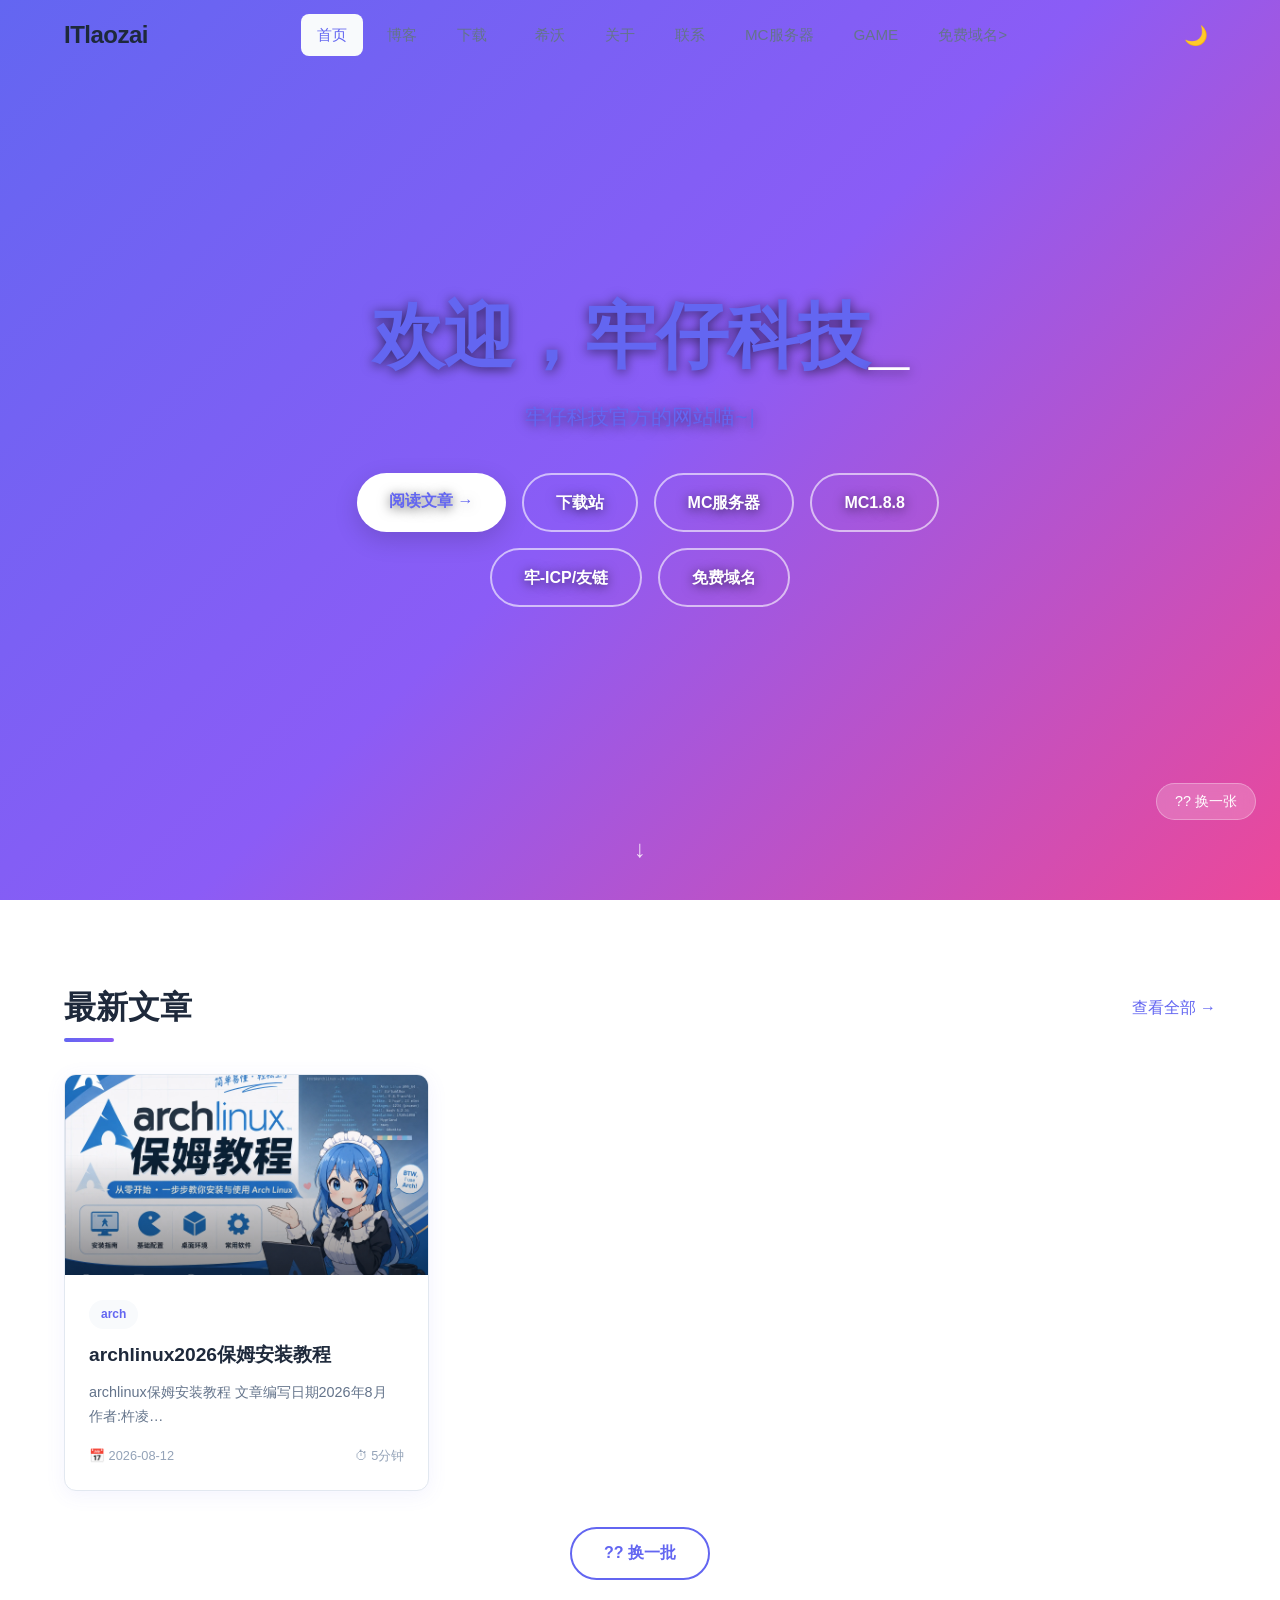
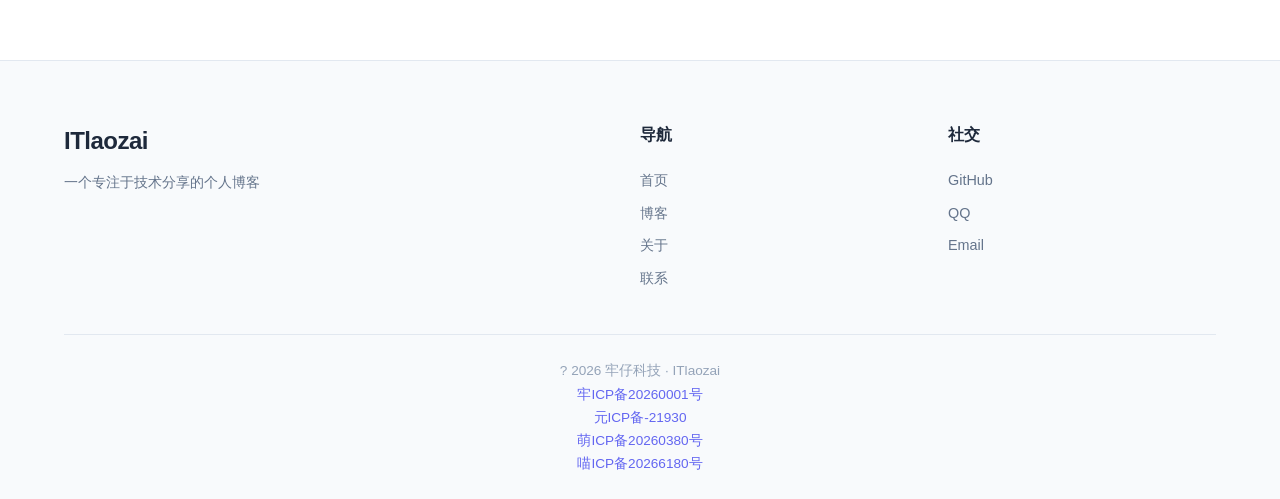
==== commit fbb36595: "Update index.html" ====
--- a/index.html
+++ b/index.html
@@ -1,15 +1,15 @@
 <!DOCTYPE html>
 <html lang="zh-CN">
-
+<head>
 <meta charset="UTF-8">
 <meta name="viewport" content="width=device-width, initial-scale=1.0">
-牢仔科技 - 牢仔科技的小站~</title>
+<title>牢仔科技 - 牢仔科技的小站~</title>
 <meta name="description" content="技术分享与实践 分享网络技术、服务器部署、内网穿透、静态网站搭建、CDN优化、容器化部署等技术教程与实践经验的个人技术博客，专注于云原生、无服务器架构和前后端开发">
 <link rel="icon" href="assets/icon/icon.png" type="image/png">
 <link rel="stylesheet" href="assets/css/style.css">
 <link rel="alternate" type="application/rss+xml" title="ITLaozai RSS" href="#" id="rss-link">
 <!-- Clarity tracking code for https://itlaozai.top/ -->
-
+<script>
     (function(c,l,a,r,i,t,y){
         c[a]=c[a]||function(){(c[a].q=c[a].q||[]).push(arguments)};
         t=l.createElement(r);t.async=1;t.src="https://www.clarity.ms/tag/"+i+"?ref=bwt";
@@ -17,33 +17,34 @@
     })(window, document, "clarity", "script", "yz5wf6wat7");
 </script>
 </head>
-
+    
+<body>
 <nav class="navbar" id="navbar">
   <div class="nav-container">
-    <a href="index.html" class="logo">ITlaozai</span></a>
+    <a href="index.html" class="logo">ITlaozai<span></span></a>
     <ul class="nav-menu" id="navMenu">
-      <a href="index.html" class="active">首页</a></li>
-      <a href="blog.html">博客</a></li>
-      <a href="download.html">下载</a></li>
-      <a href="seewo.html">希沃</a></li>
-      <a href="about.html">关于</a></li>
-      <a href="contact.html">联系</a></li>
-      <a href="mc.html">MC服务器</a></li>
-      <a href="game.html">GAME</a></li>
-      <a href="https://dnslz.itlaozai.top">免费域名</a></li>
+      <li><a href="index.html" class="active">首页</a></li>
+      <li><a href="blog.html">博客</a></li>
+      <li><a href="download.html">下载</a><li>
+      <li><a href="seewo.html">希沃</a></li>
+      <li><a href="about.html">关于</a></li>
+      <li><a href="contact.html">联系</a></li>
+      <li><a href="mc.html">MC服务器</a></li>
+      <li><a href="game.html">GAME</a></li>
+      <li><a href="https://dnslz.itlaozai.top">免费域名</a</li>>
     </ul>
     <div class="nav-actions">
       <button id="themeToggle" class="icon-btn" title="切换主题">
-        <span class="theme-icon">🌙</span>
+        <span class="theme-icon">??</span>
       </button>      
-      <button class="hamburger" id="hamburger">☰</button>
+      <button class="hamburger" id="hamburger">?</button>
     </div>
   </div>
 </nav>
 
 <section class="hero" id="hero">
   <div class="hero-bg" id="heroBg"></div>
-  <button class="bg-switch-btn" id="bgSwitch" title="换一张背景图">🔄 换一张</button>
+  <button class="bg-switch-btn" id="bgSwitch" title="换一张背景图">?? 换一张</button>
   <div class="hero-content">
     <h1 class="hero-title">欢迎，牢仔科技<span class="cursor">_</span></h1>
     <p class="hero-subtitle" id="heroSubtitle"><span class="typed-text"></span><span class="type-cursor">|</span></p>
@@ -62,12 +63,12 @@
 <section class="section">
   <div class="container">
     <div class="section-header">
-      最新文章</h2>
+      <h2>最新文章</h2>
       <a href="blog.html" class="view-all">查看全部 →</a>
     </div>
     <div class="posts-grid" id="latestPosts"></div>
     <div class="load-more-wrap">
-      <button class="btn btn-outline" id="shufflePostsBtn">🔀 换一批</button>
+      <button class="btn btn-outline" id="shufflePostsBtn">?? 换一批</button>
     </div>
   </div>
 </section>
@@ -75,32 +76,32 @@
 <footer class="footer">
   <div class="container">
     <div class="footer-grid">
-      
-        <h3 class="logo">ITlaozai</span></h3>
-        一个专注于技术分享的个人博客</p>
+      <div>
+        <h3 class="logo">ITlaozai<span></span></h3>
+        <p>一个专注于技术分享的个人博客</p>
       </div>
-      
-        导航</h4>
+      <div>
+        <h4>导航</h4>
         <a href="index.html">首页</a><a href="blog.html">博客</a>
         <a href="about.html">关于</a><a href="contact.html">联系</a>
       </div>
-      
-        社交</h4>
+      <div>
+        <h4>社交</h4>
         <a href="https://github.com/jingluohuan" target="_blank" rel="noopener">GitHub</a><a href="contact.html">QQ</a><a href="mailto:q18869858990@qq.com">Email</a>
       </div>
     </div>
     <div class="footer-bottom">
-      © 2026 牢仔科技 · ITlaozai</p>
-      <a href="https://icp.itlaozai.top" target="_blank">牢ICP备20260001号</a></p>
-      <a href="https://icp.6uu.us/query.php?icp_number=%E5%85%83-21930" target="_blank" rel="noopener noreferrer">元ICP备-21930</a></p>
-      <a href="https://icp.gov.moe/?keyword=20260380" target="_blank">萌ICP备20260380号</a></p>
-      <a href="https://icp.hentioe.dev/sites/20266180" target="_blank">喵ICP备20266180号</a></p>
+      <p>? 2026 牢仔科技 · ITlaozai</p>
+      <p><a href="https://icp.itlaozai.top" target="_blank">牢ICP备20260001号</a></p>
+      <p><a href="https://icp.6uu.us/query.php?icp_number=%E5%85%83-21930" target="_blank" rel="noopener noreferrer">元ICP备-21930</a></p>
+      <p><a href="https://icp.gov.moe/?keyword=20260380" target="_blank">萌ICP备20260380号</a></p>
+      <p><a href="https://icp.hentioe.dev/sites/20266180" target="_blank">喵ICP备20266180号</a></p>
     </div>
   </div>
 </footer>
 
 <script src="assets/js/main.js"></script>
-
+<script>
   document.addEventListener('DOMContentLoaded', () => { initHome(); });
 </script>
 </body>
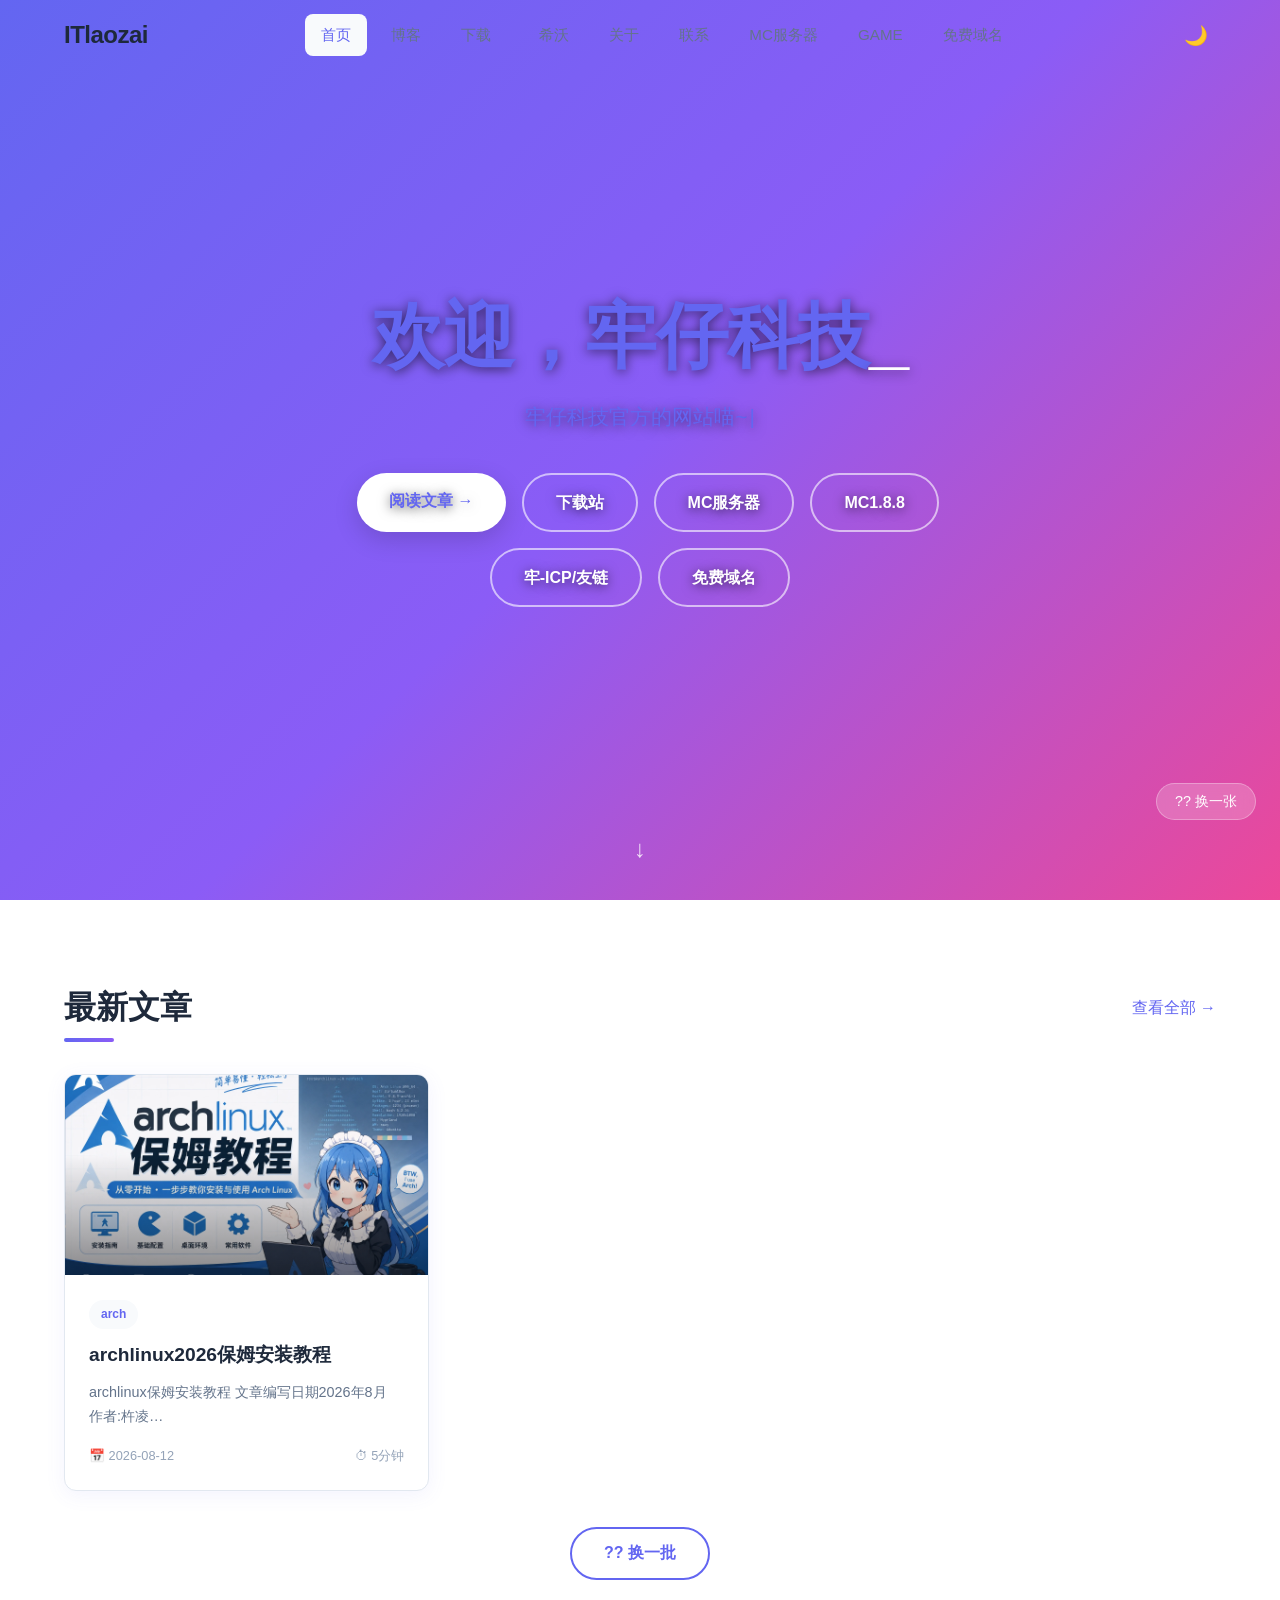
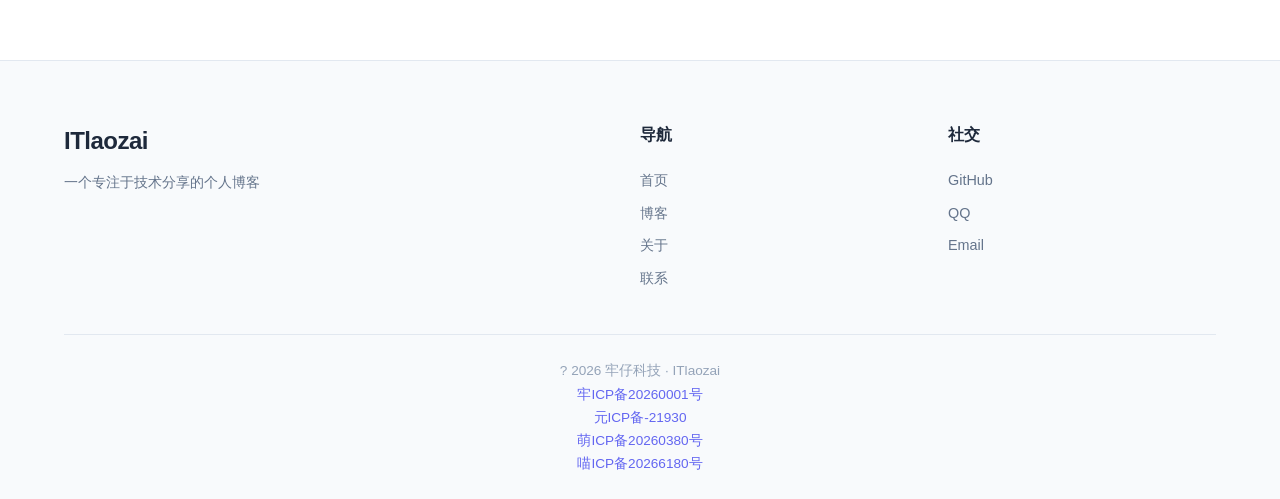
==== commit 7ca72905: "Update index.html" ====
--- a/index.html
+++ b/index.html
@@ -31,7 +31,7 @@
       <li><a href="contact.html">联系</a></li>
       <li><a href="mc.html">MC服务器</a></li>
       <li><a href="game.html">GAME</a></li>
-      <li><a href="https://dnslz.itlaozai.top">免费域名</a</li>>
+      <li><a href="https://dnslz.itlaozai.top">免费域名</a</li>
     </ul>
     <div class="nav-actions">
       <button id="themeToggle" class="icon-btn" title="切换主题">
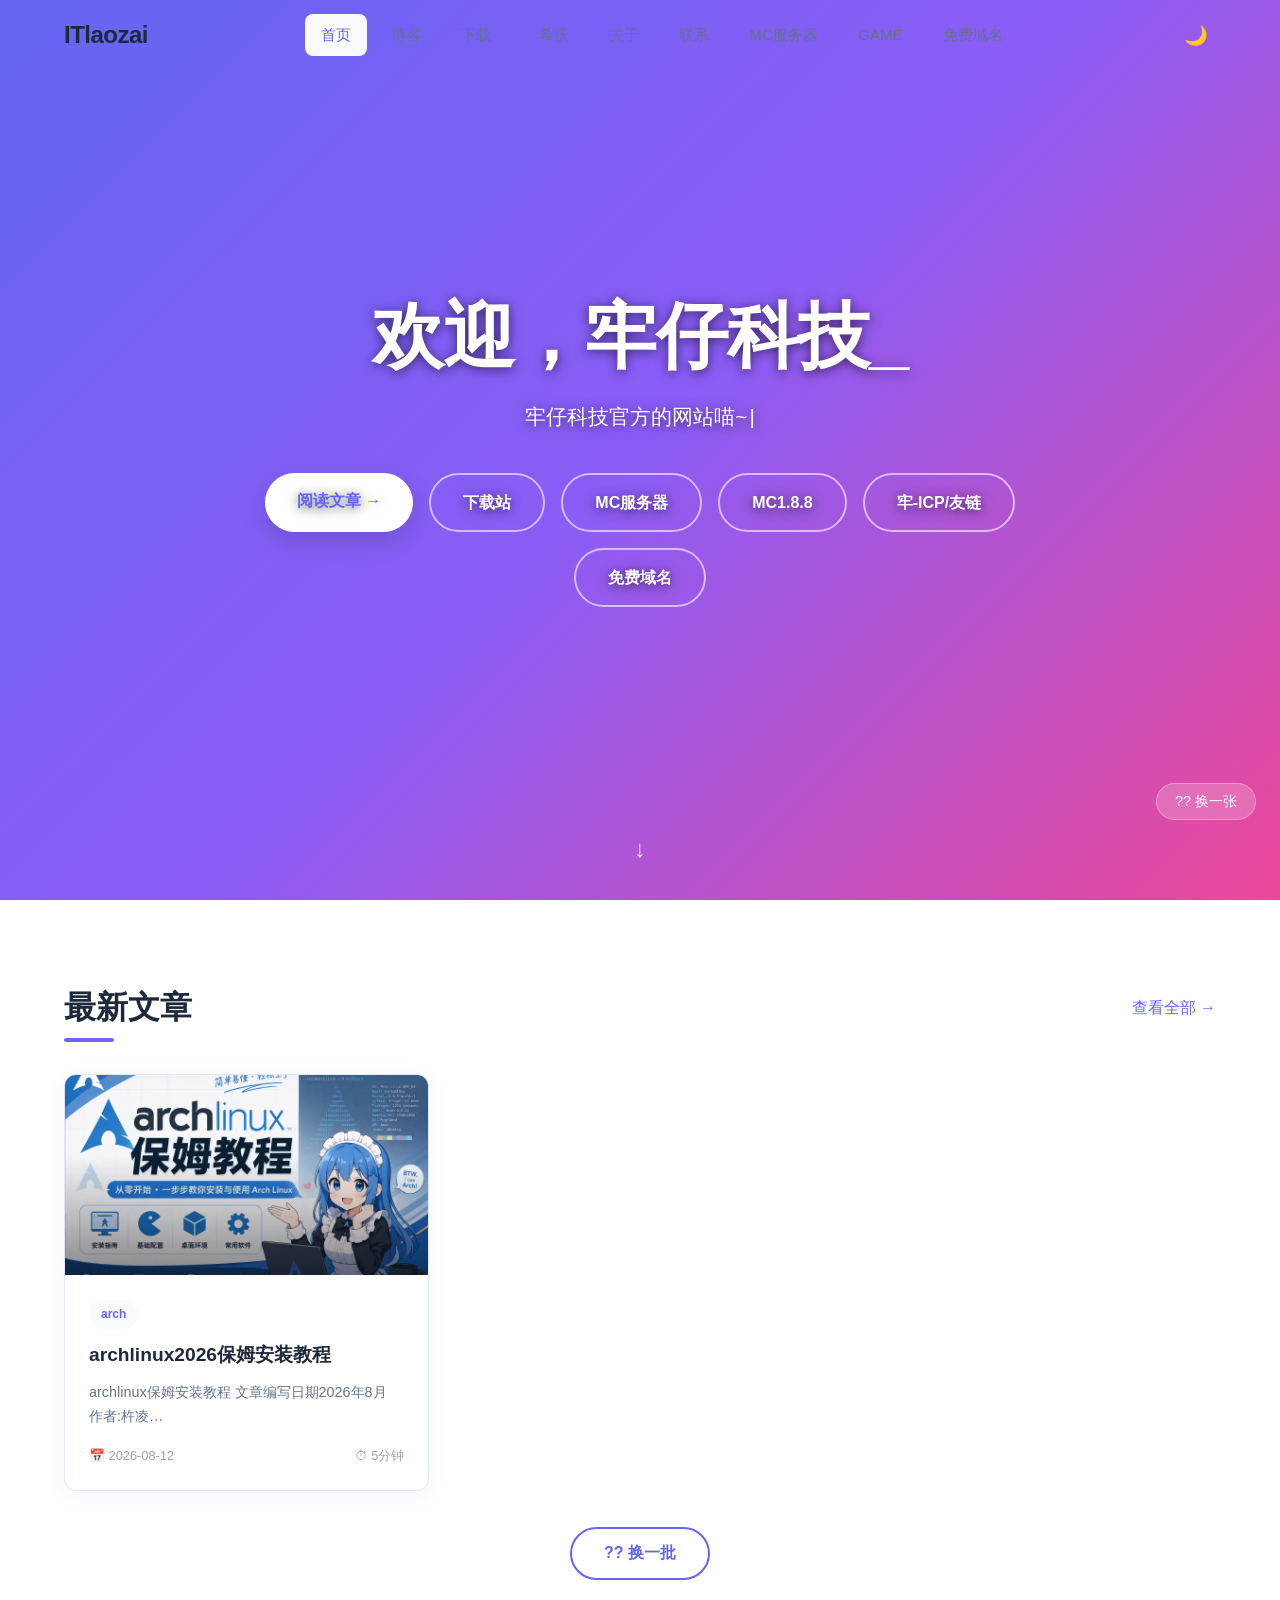
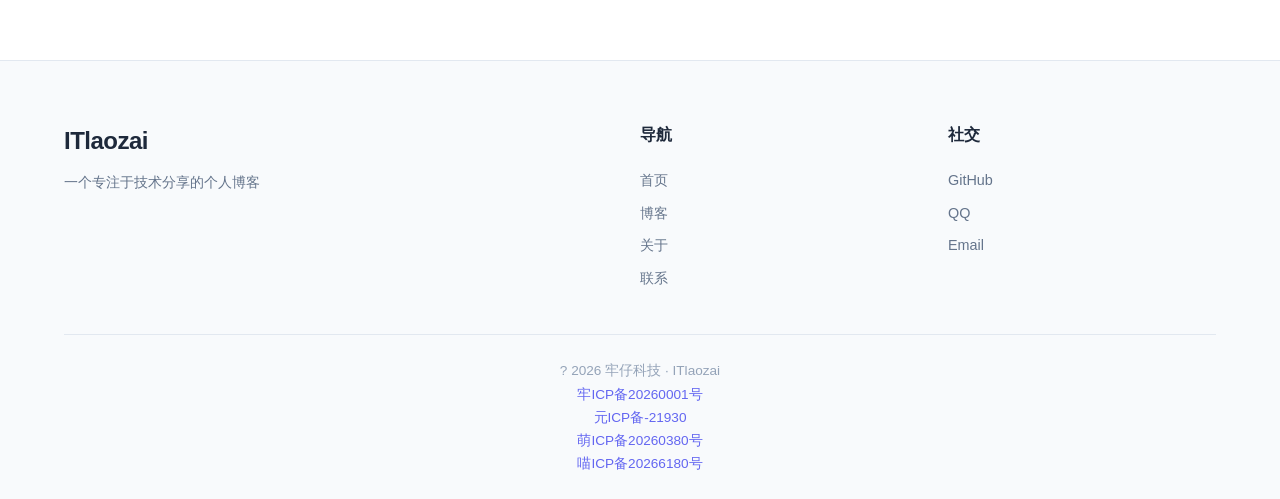
==== commit e42cb0c7: "Update index.html" ====
--- a/index.html
+++ b/index.html
@@ -31,7 +31,7 @@
       <li><a href="contact.html">联系</a></li>
       <li><a href="mc.html">MC服务器</a></li>
       <li><a href="game.html">GAME</a></li>
-      <li><a href="https://dnslz.itlaozai.top">免费域名</a</li>
+      <li><a href="https://dnslz.itlaozai.top">免费域名</a></li>
     </ul>
     <div class="nav-actions">
       <button id="themeToggle" class="icon-btn" title="切换主题">
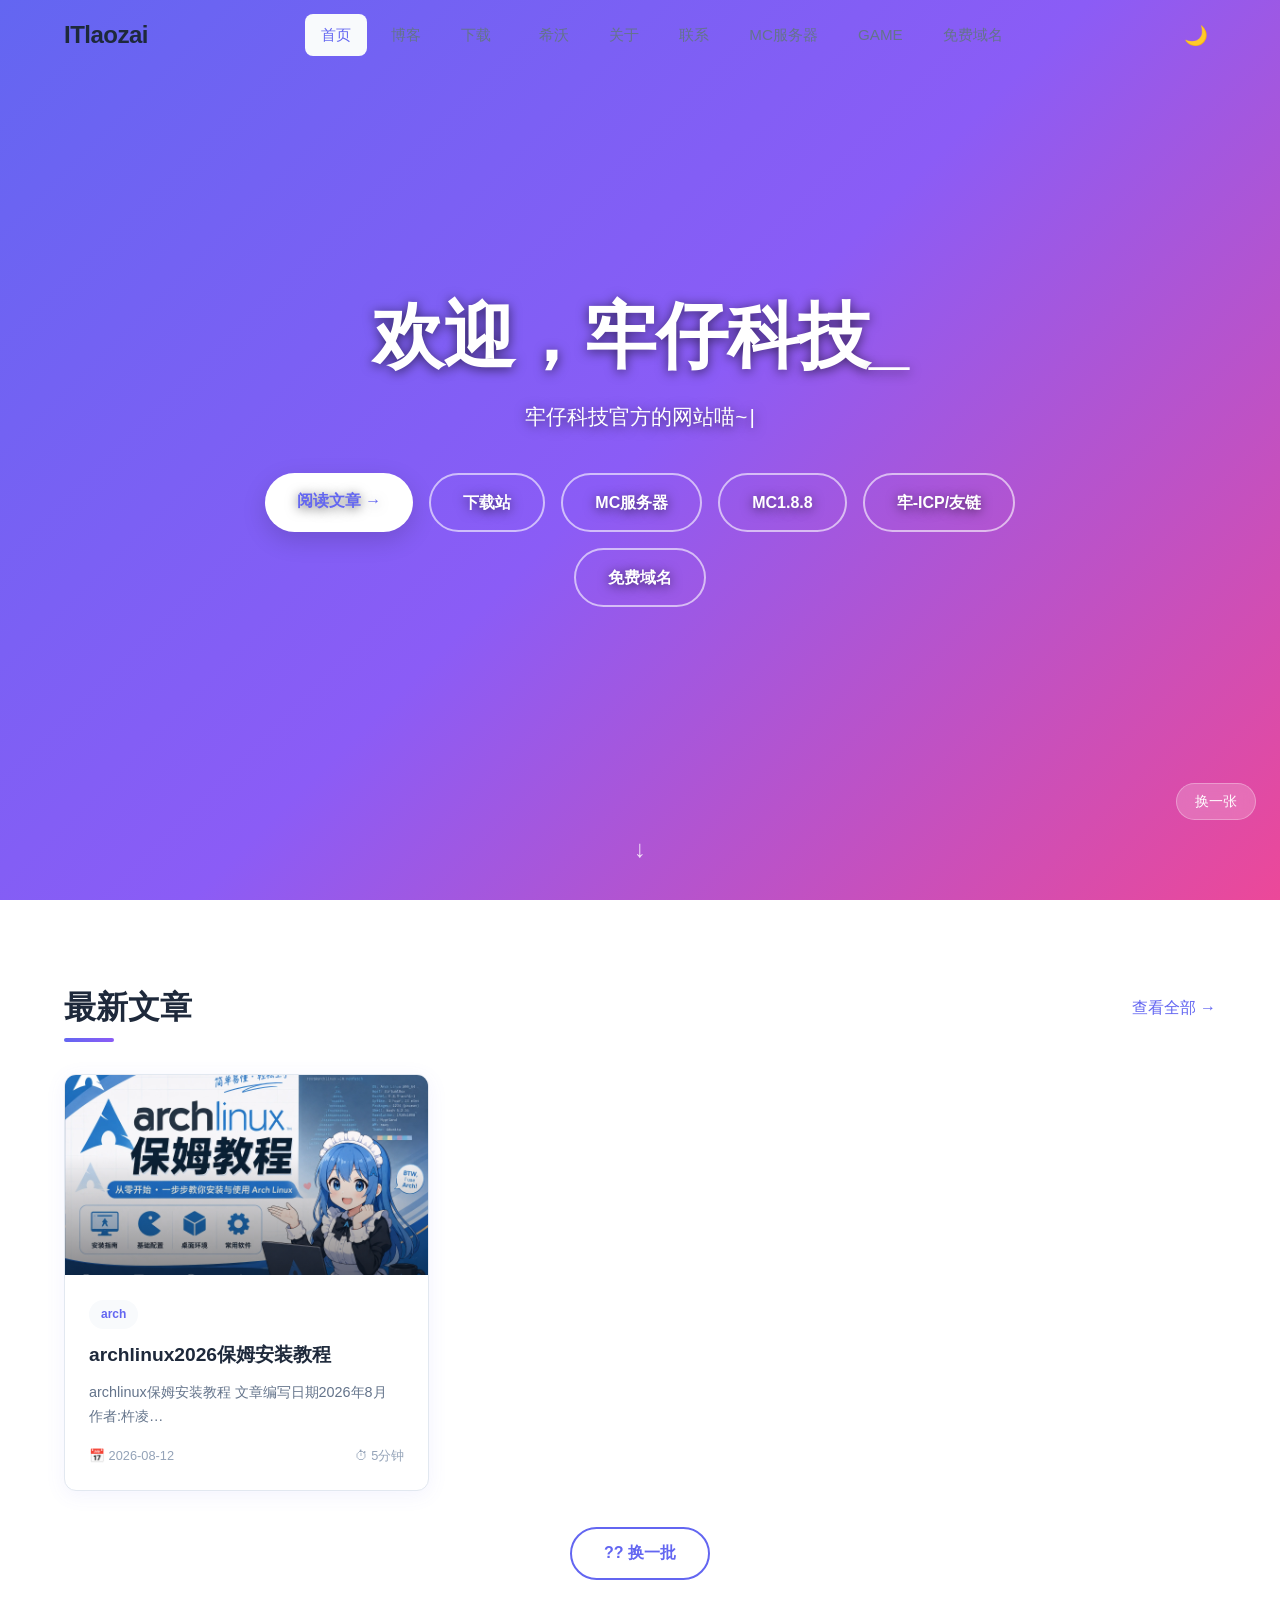
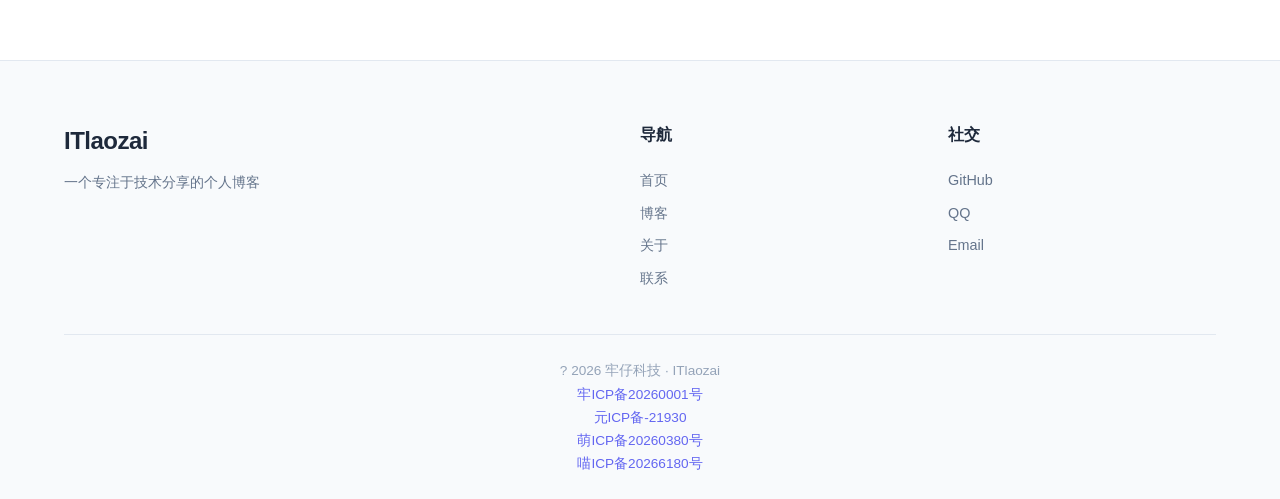
==== commit 38171ea2: "Update index.html" ====
--- a/index.html
+++ b/index.html
@@ -44,7 +44,7 @@
 
 <section class="hero" id="hero">
   <div class="hero-bg" id="heroBg"></div>
-  <button class="bg-switch-btn" id="bgSwitch" title="换一张背景图">?? 换一张</button>
+  <button class="bg-switch-btn" id="bgSwitch" title="换一张背景图">换一张</button>
   <div class="hero-content">
     <h1 class="hero-title">欢迎，牢仔科技<span class="cursor">_</span></h1>
     <p class="hero-subtitle" id="heroSubtitle"><span class="typed-text"></span><span class="type-cursor">|</span></p>
@@ -87,7 +87,7 @@
       </div>
       <div>
         <h4>社交</h4>
-        <a href="https://github.com/jingluohuan" target="_blank" rel="noopener">GitHub</a><a href="contact.html">QQ</a><a href="mailto:q18869858990@qq.com">Email</a>
+        <a href="https://github.com/jingluohuan" target="_blank" rel="noopener">GitHub</a><a href="contact.html">QQ</a><a href="mailto:web@itlaozai.top">Email</a>
       </div>
     </div>
     <div class="footer-bottom">
